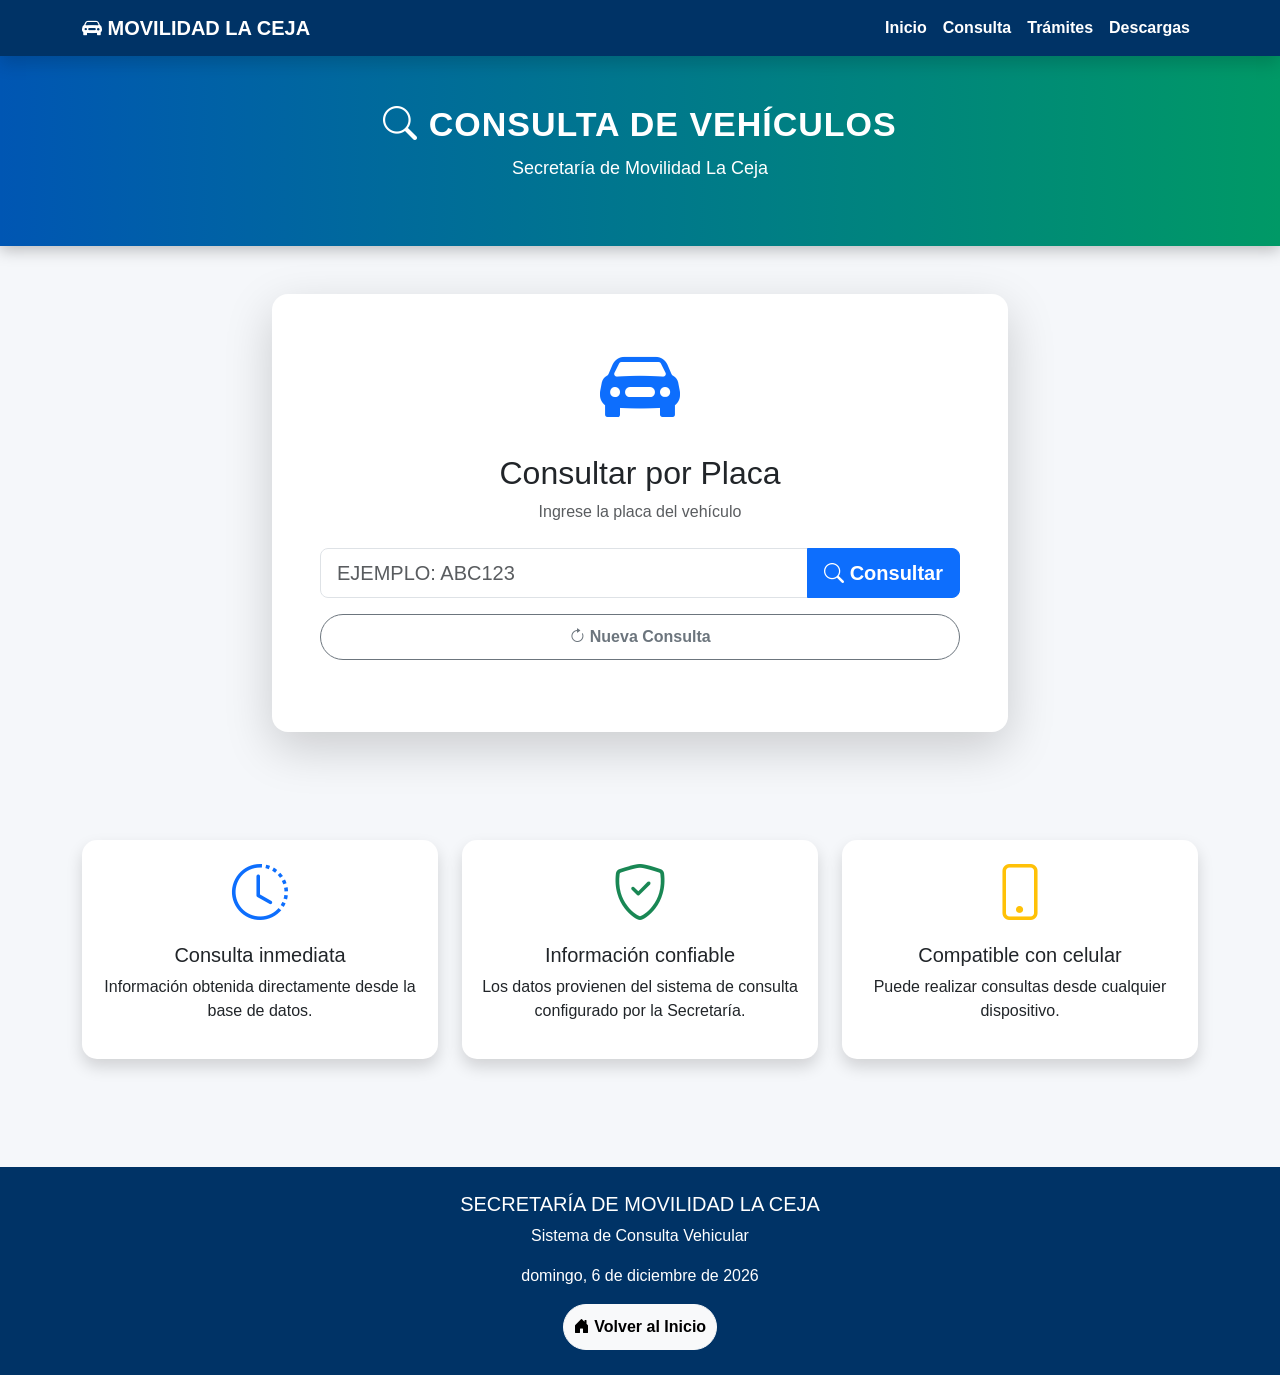
==== consulta.html @ 282b0c06 "Rename consultas.html to consulta.html" ====
<!DOCTYPE html>
<html lang="es">

<head>

<meta charset="UTF-8">
<meta name="viewport" content="width=device-width, initial-scale=1">

<title>Consulta de Vehículos</title>

<link href="https://cdn.jsdelivr.net/npm/bootstrap@5.3.7/dist/css/bootstrap.min.css" rel="stylesheet">

<link href="https://cdn.jsdelivr.net/npm/bootstrap-icons@1.11.3/font/bootstrap-icons.min.css" rel="stylesheet">

<link rel="stylesheet" href="style.css">

</head>

<body>

<!--=====================================
NAVBAR
======================================-->

<nav class="navbar navbar-expand-lg navbar-dark bg-primary shadow">

<div class="container">

<a class="navbar-brand fw-bold" href="index.html">

<i class="bi bi-car-front-fill"></i>

MOVILIDAD LA CEJA

</a>

<button class="navbar-toggler"
type="button"
data-bs-toggle="collapse"
data-bs-target="#menu">

<span class="navbar-toggler-icon"></span>

</button>

<div class="collapse navbar-collapse" id="menu">

<ul class="navbar-nav ms-auto">

<li class="nav-item">
<a class="nav-link" href="index.html">
Inicio
</a>
</li>

<li class="nav-item">
<a class="nav-link active" href="#">
Consulta
</a>
</li>

<li class="nav-item">
<a class="nav-link" href="tramites.html">
Trámites
</a>
</li>

<li class="nav-item">
<a class="nav-link" href="descargas.html">
Descargas
</a>
</li>

</ul>

</div>

</div>

</nav>

<!--=====================================
ENCABEZADO
======================================-->

<header class="text-center text-white py-5">

<h1>

<i class="bi bi-search"></i>

CONSULTA DE VEHÍCULOS

</h1>

<p>

Secretaría de Movilidad La Ceja

</p>

</header>

<!--=====================================
CONSULTA
======================================-->

<div class="container mt-5">

<div class="row justify-content-center">

<div class="col-lg-8">

<div class="card shadow-lg border-0 rounded-4">

<div class="card-body p-5">

<div class="text-center mb-4">

<i class="bi bi-car-front-fill display-1 text-primary"></i>

<h2 class="mt-3">

Consultar por Placa

</h2>

<p class="text-muted">

Ingrese la placa del vehículo

</p>

</div>

<div class="input-group input-group-lg">

<input

type="text"

id="placa"

class="form-control"

maxlength="10"

placeholder="Ejemplo: ABC123"

style="text-transform:uppercase;">

<button

class="btn btn-primary"

onclick="consultarPlaca()">

<i class="bi bi-search"></i>

Consultar

</button>

</div>

<div class="mt-3 d-grid gap-2">

<button

class="btn btn-outline-secondary"

onclick="limpiarConsulta()">

<i class="bi bi-arrow-clockwise"></i>

Nueva Consulta

</button>

</div>

<div class="text-center mt-4">

<div

id="loader"

class="spinner-border text-primary"

style="display:none;"

role="status">

</div>

</div>

<div

id="resultado"

class="mt-4"

style="display:none;">

</div>

</div>

</div>

</div>

</div>

</div>

<!--=====================================
INFORMACIÓN
======================================-->

<section class="container mt-5">

<div class="row">

<div class="col-md-4">

<div class="card text-center h-100 shadow">

<div class="card-body">

<i class="bi bi-clock-history display-4 text-primary"></i>

<h5 class="mt-3">

Consulta inmediata

</h5>

<p>

Información obtenida directamente desde la base de datos.

</p>

</div>

</div>

</div>

<div class="col-md-4">

<div class="card text-center h-100 shadow">

<div class="card-body">

<i class="bi bi-shield-check display-4 text-success"></i>

<h5 class="mt-3">

Información confiable

</h5>

<p>

Los datos provienen del sistema de consulta configurado por la Secretaría.

</p>

</div>

</div>

</div>

<div class="col-md-4">

<div class="card text-center h-100 shadow">

<div class="card-body">

<i class="bi bi-phone display-4 text-warning"></i>

<h5 class="mt-3">

Compatible con celular

</h5>

<p>

Puede realizar consultas desde cualquier dispositivo.

</p>

</div>

</div>

</div>

</div>

</section>

<!--=====================================
PIE
======================================-->

<footer class="mt-5">

<div class="container text-center">

<h5>

SECRETARÍA DE MOVILIDAD LA CEJA

</h5>

<p>

Sistema de Consulta Vehicular

</p>

<p>

<span id="fecha"></span>

</p>

<a

href="index.html"

class="btn btn-light">

<i class="bi bi-house-door-fill"></i>

Volver al Inicio

</a>

</div>

</footer>

<button

id="btnTop"

class="btn btn-primary rounded-circle"

onclick="volverArriba()"

style="display:none;position:fixed;right:20px;bottom:20px;">

<i class="bi bi-arrow-up"></i>

</button>

<script src="https://cdn.jsdelivr.net/npm/bootstrap@5.3.7/dist/js/bootstrap.bundle.min.js"></script>

<script src="script.js"></script>

</body>

</html>
---- style.css ----
/*=========================================
  SECRETARIA DE MOVILIDAD LA CEJA
  style.css
==========================================*/

*{
    margin:0;
    padding:0;
    box-sizing:border-box;
}

body{

    background:#f5f7fa;
    font-family:'Segoe UI',Tahoma,Geneva,Verdana,sans-serif;
    color:#333;

}

/*=========================================
ENCABEZADO
==========================================*/

header{

    background:linear-gradient(90deg,#0056b3,#009966);

    color:#fff;

    text-align:center;

    padding:35px;

    box-shadow:0 4px 15px rgba(0,0,0,.25);

}

header h1{

    font-size:34px;

    font-weight:bold;

    letter-spacing:1px;

}

header p{

    margin-top:10px;

    font-size:18px;

}

/*=========================================
MENU
==========================================*/

.navbar{

    background:#003366 !important;

}

.navbar-brand{

    font-weight:bold;

}

.nav-link{

    color:white !important;

    font-weight:600;

    transition:.3s;

}

.nav-link:hover{

    color:#FFD700 !important;

}

/*=========================================
TITULOS
==========================================*/

.titulo{

    text-align:center;

    font-size:34px;

    font-weight:bold;

    color:#003366;

    margin:40px 0;

}

/*=========================================
TARJETAS
==========================================*/

.card{

    border:none;

    border-radius:15px;

    overflow:hidden;

    transition:.35s;

    box-shadow:0 8px 18px rgba(0,0,0,.15);

    background:white;

}

.card:hover{

    transform:translateY(-10px);

    box-shadow:0 18px 35px rgba(0,0,0,.30);

}

.card img{

    width:100%;

    height:220px;

    object-fit:cover;

}

.card-body{

    padding:20px;

}

.card-title{

    text-align:center;

    font-weight:bold;

    color:#003366;

    font-size:22px;

    margin-bottom:15px;

}

/*=========================================
BOTONES
==========================================*/

.btn{

    border-radius:50px;

    font-weight:bold;

    padding:10px;

    transition:.3s;

}

.btn:hover{

    transform:scale(1.05);

}

/*=========================================
CONSULTA PLACA
==========================================*/

.consulta{

    background:white;

    border-radius:20px;

    padding:30px;

    box-shadow:0 10px 25px rgba(0,0,0,.20);

}

.consulta h2{

    color:#003366;

    text-align:center;

    margin-bottom:25px;

}

.form-control{

    border-radius:40px;

    height:50px;

}

.resultado{

    margin-top:25px;

    border-radius:15px;

    background:#f8f9fa;

    padding:20px;

    display:none;

}

.resultado h5{

    color:#003366;

}

.estado-activo{

    color:green;

    font-weight:bold;

}

.estado-inactivo{

    color:red;

    font-weight:bold;

}

.estado-disponible{

    color:#0d6efd;

    font-weight:bold;

}

/*=========================================
ICONOS
==========================================*/

.icono{

    font-size:55px;

    color:#0d6efd;

    margin-bottom:15px;

}

/*=========================================
SECCIONES
==========================================*/

section{

    padding-top:60px;

    padding-bottom:60px;

}

/*=========================================
PIE DE PAGINA
==========================================*/

footer{

    background:#003366;

    color:white;

    margin-top:70px;

    padding:25px;

    text-align:center;

}

footer a{

    color:#FFD700;

    text-decoration:none;

}

footer a:hover{

    text-decoration:underline;

}

/*=========================================
EFECTOS
==========================================*/

.fade{

    animation:fade .8s;

}

@keyframes fade{

    from{

        opacity:0;

        transform:translateY(30px);

    }

    to{

        opacity:1;

        transform:translateY(0);

    }

}

/*=========================================
LOADER
==========================================*/

.loader{

    width:45px;

    height:45px;

    border:6px solid #ddd;

    border-top:6px solid #0d6efd;

    border-radius:50%;

    animation:girar 1s linear infinite;

    margin:auto;

    display:none;

}

@keyframes girar{

    100%{

        transform:rotate(360deg);

    }

}

/*=========================================
RESPONSIVE
==========================================*/

@media(max-width:992px){

.card img{

height:190px;

}

header h1{

font-size:28px;

}

}

@media(max-width:768px){

header{

padding:25px;

}

header h1{

font-size:24px;

}

.card img{

height:180px;

}

.titulo{

font-size:28px;

}

}

@media(max-width:576px){

.card{

margin-bottom:20px;

}

.card img{

height:170px;

}

.btn{

font-size:14px;

}

header p{

font-size:15px;

}

}
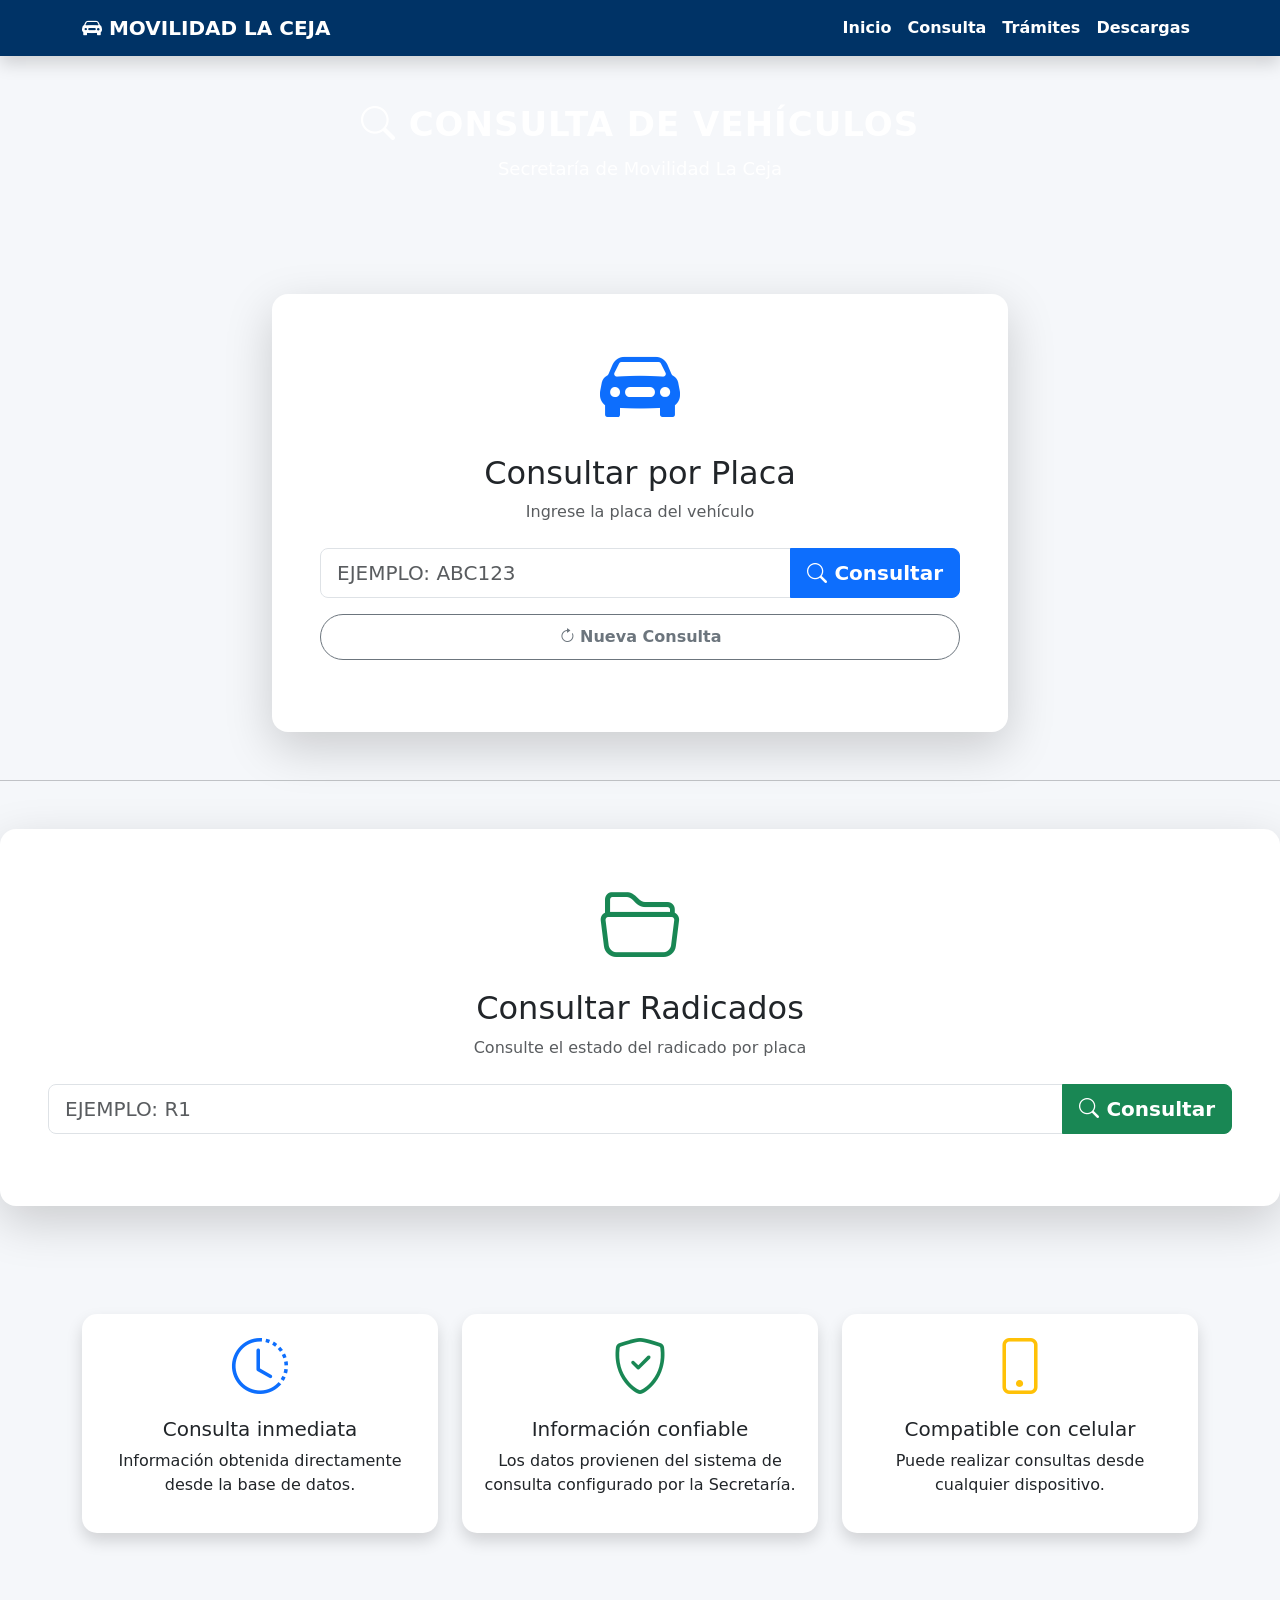
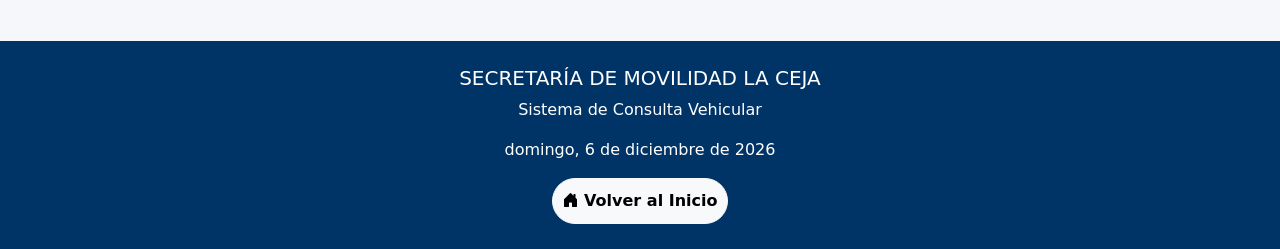
==== commit 9340d00c: "Update consulta.html" ====
--- a/consulta.html
+++ b/consulta.html
@@ -214,6 +214,52 @@
 </div>
 
 </div>
+  <hr class="my-5">
+
+<div class="card shadow-lg border-0 rounded-4">
+
+    <div class="card-body p-5">
+
+        <div class="text-center mb-4">
+
+            <i class="bi bi-folder2-open display-1 text-success"></i>
+
+            <h2 class="mt-3">
+                Consultar Radicados
+            </h2>
+
+            <p class="text-muted">
+                Consulte el estado del radicado por placa
+            </p>
+
+        </div>
+
+        <div class="input-group input-group-lg">
+
+            <input
+                type="text"
+                id="placaRadicado"
+                class="form-control"
+                placeholder="Ejemplo: R1"
+                style="text-transform:uppercase;">
+
+            <button
+                class="btn btn-success"
+                onclick="consultarRadicado()">
+
+                <i class="bi bi-search"></i>
+
+                Consultar
+
+            </button>
+
+        </div>
+
+        <div id="resultadoRadicado" class="mt-4"></div>
+
+    </div>
+
+</div>
 
 <!--=====================================
 INFORMACIÓN
--- a/style.css
+++ b/style.css
@@ -9,8 +9,50 @@
     box-sizing:border-box;
 }
 
+
 body{
-
+    background:#f5f7fa;
+}
+
+.titulo{
+    background:#0d6efd;
+    color:#fff;
+    text-align:center;
+}
+
+.titulo h1{
+    margin:0;
+    font-weight:bold;
+    font-size:2rem;
+}
+
+/* Imagen del encabezado más pequeña */
+.banner{
+    max-width:700px;
+    width:100%;
+    border-radius:10px;
+}
+
+/* Botones iguales */
+.tramite-btn{
+    width:100%;
+    height:90px;
+    margin-bottom:12px;
+    white-space:normal;
+    font-weight:bold;
+    font-size:14px;
+    display:flex;
+    align-items:center;
+    justify-content:center;
+    text-align:center;
+    border-radius:10px;
+    box-shadow:0 2px 6px rgba(0,0,0,.15);
+    transition:.2s;
+}
+
+.tramite-btn:hover{
+    transform:translateY(-3px);
+}
     background:#f5f7fa;
     font-family:'Segoe UI',Tahoma,Geneva,Verdana,sans-serif;
     color:#333;
@@ -260,6 +302,47 @@
     font-weight:bold;
 
 }
+.btn-tramite{
+
+    display:flex;
+    justify-content:center;
+    align-items:center;
+
+    width:100%;
+    height:90px;
+
+    background:#0b2c55;
+    color:#fff;
+
+    text-decoration:none;
+    text-align:center;
+
+    font-weight:bold;
+    font-size:15px;
+
+    padding:12px;
+
+    border-radius:10px;
+
+    transition:.3s;
+
+    box-shadow:0 5px 15px rgba(0,0,0,.20);
+
+    text-transform:uppercase;
+
+}
+
+.btn-tramite:hover{
+
+    background:#0d6efd;
+
+    color:#fff;
+
+    transform:translateY(-5px);
+
+    box-shadow:0 12px 25px rgba(0,0,0,.30);
+
+}
 
 /*=========================================
 ICONOS
@@ -457,4 +540,4 @@
 
 }
 
-}+}
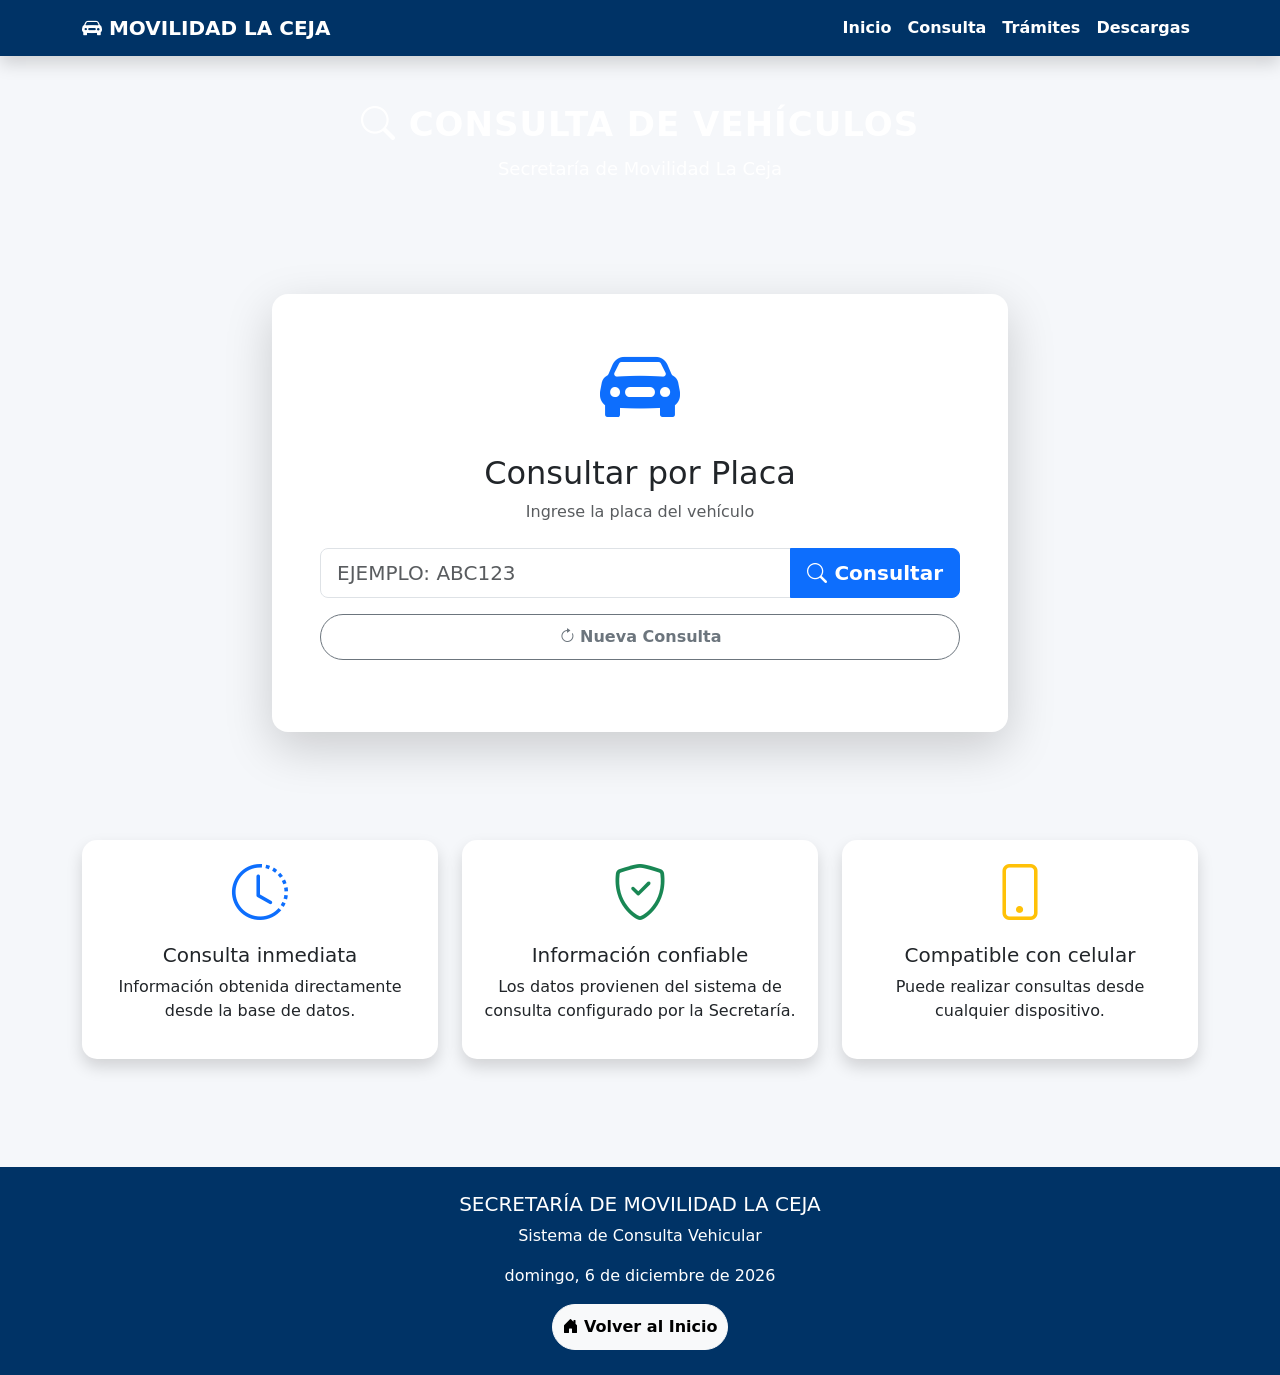
==== commit 76aedcc6: "Update consulta.html" ====
--- a/consulta.html
+++ b/consulta.html
@@ -214,52 +214,6 @@
 </div>
 
 </div>
-  <hr class="my-5">
-
-<div class="card shadow-lg border-0 rounded-4">
-
-    <div class="card-body p-5">
-
-        <div class="text-center mb-4">
-
-            <i class="bi bi-folder2-open display-1 text-success"></i>
-
-            <h2 class="mt-3">
-                Consultar Radicados
-            </h2>
-
-            <p class="text-muted">
-                Consulte el estado del radicado por placa
-            </p>
-
-        </div>
-
-        <div class="input-group input-group-lg">
-
-            <input
-                type="text"
-                id="placaRadicado"
-                class="form-control"
-                placeholder="Ejemplo: R1"
-                style="text-transform:uppercase;">
-
-            <button
-                class="btn btn-success"
-                onclick="consultarRadicado()">
-
-                <i class="bi bi-search"></i>
-
-                Consultar
-
-            </button>
-
-        </div>
-
-        <div id="resultadoRadicado" class="mt-4"></div>
-
-    </div>
-
-</div>
 
 <!--=====================================
 INFORMACIÓN
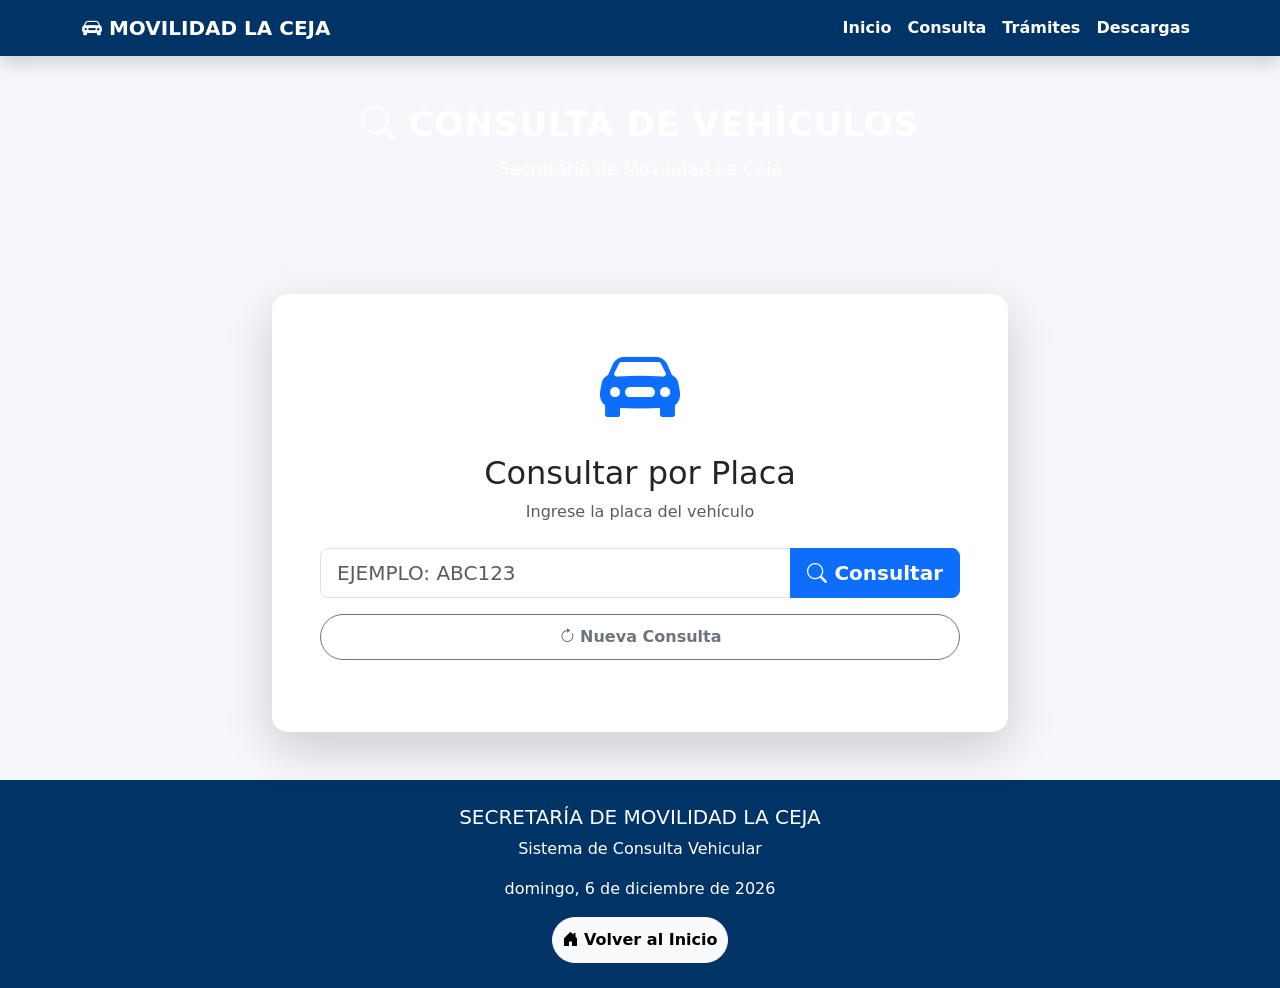
==== commit 208ca6da: "Update consulta.html" ====
--- a/consulta.html
+++ b/consulta.html
@@ -215,118 +215,29 @@
 
 </div>
 
-<!--=====================================
-INFORMACIÓN
-======================================-->
-
-<section class="container mt-5">
-
-<div class="row">
-
-<div class="col-md-4">
-
-<div class="card text-center h-100 shadow">
-
-<div class="card-body">
-
-<i class="bi bi-clock-history display-4 text-primary"></i>
-
-<h5 class="mt-3">
-
-Consulta inmediata
+
+<!--=====================================
+PIE
+======================================-->
+
+<footer class="mt-5">
+
+<div class="container text-center">
+
+<h5>
+
+SECRETARÍA DE MOVILIDAD LA CEJA
 
 </h5>
 
 <p>
 
-Información obtenida directamente desde la base de datos.
-
-</p>
-
-</div>
-
-</div>
-
-</div>
-
-<div class="col-md-4">
-
-<div class="card text-center h-100 shadow">
-
-<div class="card-body">
-
-<i class="bi bi-shield-check display-4 text-success"></i>
-
-<h5 class="mt-3">
-
-Información confiable
-
-</h5>
+Sistema de Consulta Vehicular
+
+</p>
 
 <p>
 
-Los datos provienen del sistema de consulta configurado por la Secretaría.
-
-</p>
-
-</div>
-
-</div>
-
-</div>
-
-<div class="col-md-4">
-
-<div class="card text-center h-100 shadow">
-
-<div class="card-body">
-
-<i class="bi bi-phone display-4 text-warning"></i>
-
-<h5 class="mt-3">
-
-Compatible con celular
-
-</h5>
-
-<p>
-
-Puede realizar consultas desde cualquier dispositivo.
-
-</p>
-
-</div>
-
-</div>
-
-</div>
-
-</div>
-
-</section>
-
-<!--=====================================
-PIE
-======================================-->
-
-<footer class="mt-5">
-
-<div class="container text-center">
-
-<h5>
-
-SECRETARÍA DE MOVILIDAD LA CEJA
-
-</h5>
-
-<p>
-
-Sistema de Consulta Vehicular
-
-</p>
-
-<p>
-
 <span id="fecha"></span>
 
 </p>
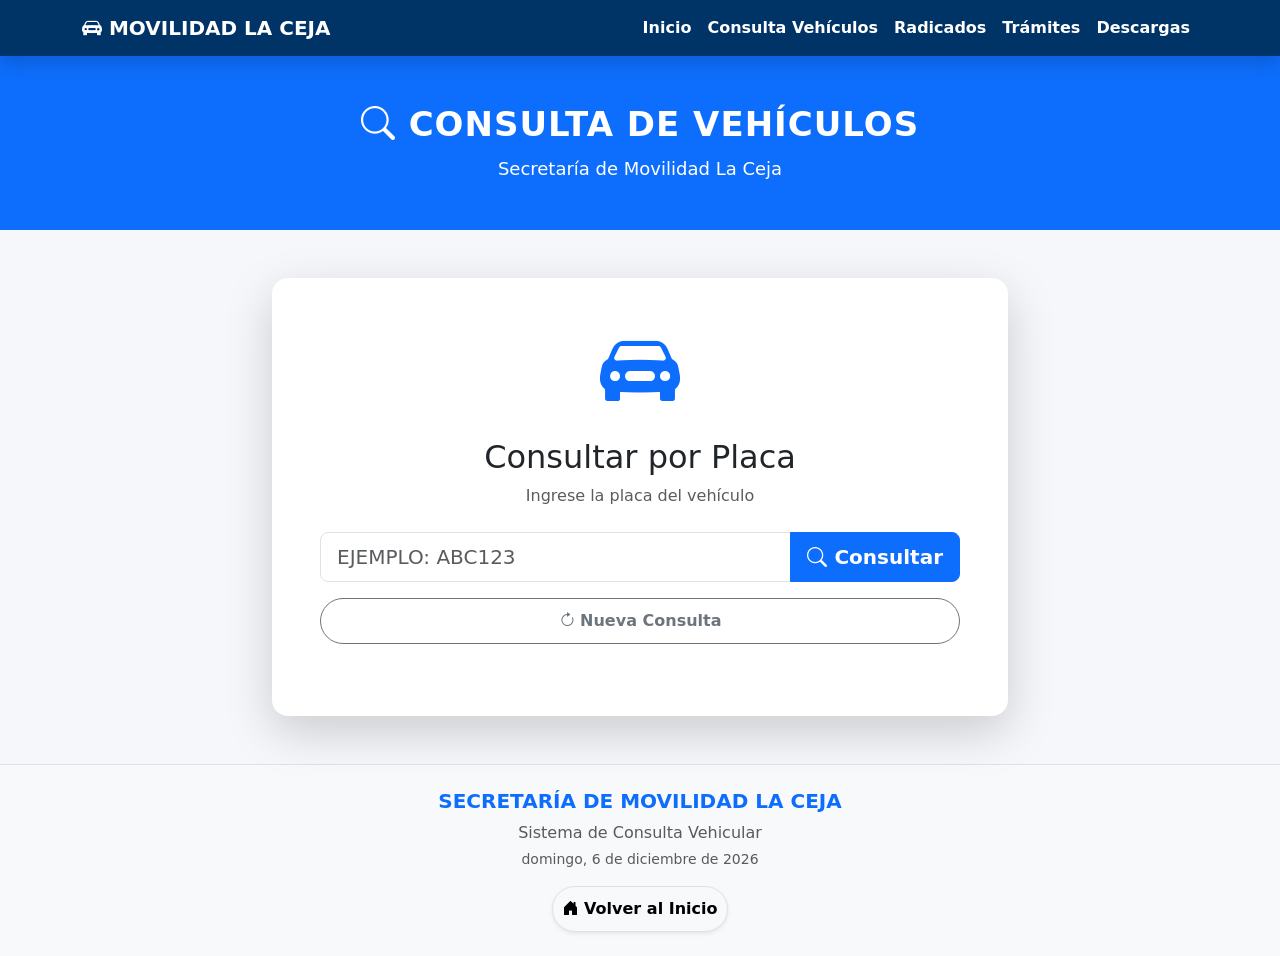
==== commit 5524c5cc: "Enhance consulta.html with SEO and navbar updates Added meta description for SEO and improved navbar" ====
--- a/consulta.html
+++ b/consulta.html
@@ -3,278 +3,452 @@
 
 <head>
 
-<meta charset="UTF-8">
-<meta name="viewport" content="width=device-width, initial-scale=1">
-
-<title>Consulta de Vehículos</title>
-
-<link href="https://cdn.jsdelivr.net/npm/bootstrap@5.3.7/dist/css/bootstrap.min.css" rel="stylesheet">
-
-<link href="https://cdn.jsdelivr.net/npm/bootstrap-icons@1.11.3/font/bootstrap-icons.min.css" rel="stylesheet">
-
-<link rel="stylesheet" href="style.css">
+    <meta charset="UTF-8">
+
+    <meta
+        name="viewport"
+        content="width=device-width, initial-scale=1"
+    >
+
+    <meta
+        name="description"
+        content="Consulta de vehículos - Secretaría de Movilidad La Ceja"
+    >
+
+    <title>
+        Consulta de Vehículos | Movilidad La Ceja
+    </title>
+
+
+    <!-- ==================================================
+         BOOTSTRAP
+    =================================================== -->
+
+    <link
+        href="https://cdn.jsdelivr.net/npm/bootstrap@5.3.7/dist/css/bootstrap.min.css"
+        rel="stylesheet"
+    >
+
+
+    <!-- ==================================================
+         BOOTSTRAP ICONS
+    =================================================== -->
+
+    <link
+        href="https://cdn.jsdelivr.net/npm/bootstrap-icons@1.11.3/font/bootstrap-icons.min.css"
+        rel="stylesheet"
+    >
+
+
+    <!-- ==================================================
+         ESTILOS PROPIOS
+    =================================================== -->
+
+    <link
+        rel="stylesheet"
+        href="style.css"
+    >
 
 </head>
 
+
 <body>
 
-<!--=====================================
-NAVBAR
-======================================-->
-
-<nav class="navbar navbar-expand-lg navbar-dark bg-primary shadow">
-
-<div class="container">
-
-<a class="navbar-brand fw-bold" href="index.html">
-
-<i class="bi bi-car-front-fill"></i>
-
-MOVILIDAD LA CEJA
-
-</a>
-
-<button class="navbar-toggler"
-type="button"
-data-bs-toggle="collapse"
-data-bs-target="#menu">
-
-<span class="navbar-toggler-icon"></span>
+
+<!-- ======================================================
+     NAVBAR
+====================================================== -->
+
+<nav
+    class="navbar navbar-expand-lg navbar-dark bg-primary shadow"
+>
+
+    <div class="container">
+
+
+        <a
+            class="navbar-brand fw-bold"
+            href="index.html"
+        >
+
+            <i class="bi bi-car-front-fill"></i>
+
+            MOVILIDAD LA CEJA
+
+        </a>
+
+
+        <button
+            class="navbar-toggler"
+            type="button"
+            data-bs-toggle="collapse"
+            data-bs-target="#menu"
+            aria-controls="menu"
+            aria-expanded="false"
+            aria-label="Alternar navegación"
+        >
+
+            <span class="navbar-toggler-icon"></span>
+
+        </button>
+
+
+        <div
+            class="collapse navbar-collapse"
+            id="menu"
+        >
+
+            <ul class="navbar-nav ms-auto">
+
+
+                <li class="nav-item">
+
+                    <a
+                        class="nav-link"
+                        href="index.html"
+                    >
+
+                        Inicio
+
+                    </a>
+
+                </li>
+
+
+                <li class="nav-item">
+
+                    <a
+                        class="nav-link active"
+                        href="consulta.html"
+                        aria-current="page"
+                    >
+
+                        Consulta Vehículos
+
+                    </a>
+
+                </li>
+
+
+                <li class="nav-item">
+
+                    <a
+                        class="nav-link"
+                        href="radicados.html"
+                    >
+
+                        Radicados
+
+                    </a>
+
+                </li>
+
+
+                <li class="nav-item">
+
+                    <a
+                        class="nav-link"
+                        href="tramites.html"
+                    >
+
+                        Trámites
+
+                    </a>
+
+                </li>
+
+
+                <li class="nav-item">
+
+                    <a
+                        class="nav-link"
+                        href="descargas.html"
+                    >
+
+                        Descargas
+
+                    </a>
+
+                </li>
+
+
+            </ul>
+
+        </div>
+
+    </div>
+
+</nav>
+
+
+
+<!-- ======================================================
+     ENCABEZADO
+====================================================== -->
+
+<header
+    class="text-center text-white py-5 bg-primary"
+>
+
+    <h1>
+
+        <i class="bi bi-search"></i>
+
+        CONSULTA DE VEHÍCULOS
+
+    </h1>
+
+
+    <p class="mb-0">
+
+        Secretaría de Movilidad La Ceja
+
+    </p>
+
+</header>
+
+
+
+<!-- ======================================================
+     CONSULTA
+====================================================== -->
+
+<main class="container mt-5 mb-5">
+
+    <div class="row justify-content-center">
+
+        <div class="col-lg-8">
+
+
+            <div
+                class="card shadow-lg border-0 rounded-4"
+            >
+
+                <div
+                    class="card-body p-4 p-md-5"
+                >
+
+
+                    <div
+                        class="text-center mb-4"
+                    >
+
+                        <i
+                            class="bi bi-car-front-fill display-1 text-primary"
+                        ></i>
+
+
+                        <h2 class="mt-3">
+
+                            Consultar por Placa
+
+                        </h2>
+
+
+                        <p class="text-muted">
+
+                            Ingrese la placa del vehículo
+
+                        </p>
+
+                    </div>
+
+
+
+                    <!-- ==================================
+                         CAMPO PLACA
+                    =================================== -->
+
+                    <div class="input-group input-group-lg">
+
+
+                        <input
+                            type="text"
+                            id="placa"
+                            class="form-control"
+                            maxlength="10"
+                            placeholder="Ejemplo: ABC123"
+                            style="text-transform:uppercase;"
+                            autocomplete="off"
+                            aria-label="Placa del vehículo"
+                        >
+
+
+                        <button
+                            class="btn btn-primary"
+                            type="button"
+                            onclick="consultarPlaca()"
+                        >
+
+                            <i class="bi bi-search"></i>
+
+                            Consultar
+
+                        </button>
+
+
+                    </div>
+
+
+
+                    <!-- ==================================
+                         BOTÓN NUEVA CONSULTA
+                    =================================== -->
+
+                    <div class="mt-3 d-grid">
+
+
+                        <button
+                            class="btn btn-outline-secondary"
+                            type="button"
+                            onclick="limpiarConsultaVehiculo()"
+                        >
+
+                            <i class="bi bi-arrow-clockwise"></i>
+
+                            Nueva Consulta
+
+                        </button>
+
+
+                    </div>
+
+
+
+                    <!-- ==================================
+                         LOADER
+                    =================================== -->
+
+                    <div
+                        class="text-center mt-4"
+                    >
+
+                        <div
+                            id="loader"
+                            class="spinner-border text-primary"
+                            style="display:none;"
+                            role="status"
+                            aria-label="Consultando"
+                        ></div>
+
+                    </div>
+
+
+
+                    <!-- ==================================
+                         RESULTADO
+                    =================================== -->
+
+                    <div
+                        id="resultado"
+                        class="mt-4"
+                        style="display:none;"
+                    ></div>
+
+
+                </div>
+
+            </div>
+
+        </div>
+
+    </div>
+
+</main>
+
+
+
+<!-- ======================================================
+     PIE DE PÁGINA
+====================================================== -->
+
+<footer
+    class="mt-5 py-4 bg-light border-top"
+>
+
+    <div class="container text-center">
+
+
+        <h5 class="fw-bold text-primary">
+
+            SECRETARÍA DE MOVILIDAD LA CEJA
+
+        </h5>
+
+
+        <p class="text-muted mb-1">
+
+            Sistema de Consulta Vehicular
+
+        </p>
+
+
+        <p class="text-muted small">
+
+            <span id="fecha"></span>
+
+        </p>
+
+
+        <a
+            href="index.html"
+            class="btn btn-light border shadow-sm"
+        >
+
+            <i class="bi bi-house-door-fill"></i>
+
+            Volver al Inicio
+
+        </a>
+
+
+    </div>
+
+</footer>
+
+
+
+<!-- ======================================================
+     BOTÓN ARRIBA
+====================================================== -->
+
+<button
+    id="btnTop"
+    class="btn btn-primary rounded-circle shadow"
+    onclick="volverArriba()"
+    style="
+        display:none;
+        position:fixed;
+        right:20px;
+        bottom:20px;
+        z-index:1050;
+        width:48px;
+        height:48px;
+    "
+    aria-label="Volver arriba"
+>
+
+    <i class="bi bi-arrow-up"></i>
 
 </button>
 
-<div class="collapse navbar-collapse" id="menu">
-
-<ul class="navbar-nav ms-auto">
-
-<li class="nav-item">
-<a class="nav-link" href="index.html">
-Inicio
-</a>
-</li>
-
-<li class="nav-item">
-<a class="nav-link active" href="#">
-Consulta
-</a>
-</li>
-
-<li class="nav-item">
-<a class="nav-link" href="tramites.html">
-Trámites
-</a>
-</li>
-
-<li class="nav-item">
-<a class="nav-link" href="descargas.html">
-Descargas
-</a>
-</li>
-
-</ul>
-
-</div>
-
-</div>
-
-</nav>
-
-<!--=====================================
-ENCABEZADO
-======================================-->
-
-<header class="text-center text-white py-5">
-
-<h1>
-
-<i class="bi bi-search"></i>
-
-CONSULTA DE VEHÍCULOS
-
-</h1>
-
-<p>
-
-Secretaría de Movilidad La Ceja
-
-</p>
-
-</header>
-
-<!--=====================================
-CONSULTA
-======================================-->
-
-<div class="container mt-5">
-
-<div class="row justify-content-center">
-
-<div class="col-lg-8">
-
-<div class="card shadow-lg border-0 rounded-4">
-
-<div class="card-body p-5">
-
-<div class="text-center mb-4">
-
-<i class="bi bi-car-front-fill display-1 text-primary"></i>
-
-<h2 class="mt-3">
-
-Consultar por Placa
-
-</h2>
-
-<p class="text-muted">
-
-Ingrese la placa del vehículo
-
-</p>
-
-</div>
-
-<div class="input-group input-group-lg">
-
-<input
-
-type="text"
-
-id="placa"
-
-class="form-control"
-
-maxlength="10"
-
-placeholder="Ejemplo: ABC123"
-
-style="text-transform:uppercase;">
-
-<button
-
-class="btn btn-primary"
-
-onclick="consultarPlaca()">
-
-<i class="bi bi-search"></i>
-
-Consultar
-
-</button>
-
-</div>
-
-<div class="mt-3 d-grid gap-2">
-
-<button
-
-class="btn btn-outline-secondary"
-
-onclick="limpiarConsulta()">
-
-<i class="bi bi-arrow-clockwise"></i>
-
-Nueva Consulta
-
-</button>
-
-</div>
-
-<div class="text-center mt-4">
-
-<div
-
-id="loader"
-
-class="spinner-border text-primary"
-
-style="display:none;"
-
-role="status">
-
-</div>
-
-</div>
-
-<div
-
-id="resultado"
-
-class="mt-4"
-
-style="display:none;">
-
-</div>
-
-</div>
-
-</div>
-
-</div>
-
-</div>
-
-</div>
-
-
-<!--=====================================
-PIE
-======================================-->
-
-<footer class="mt-5">
-
-<div class="container text-center">
-
-<h5>
-
-SECRETARÍA DE MOVILIDAD LA CEJA
-
-</h5>
-
-<p>
-
-Sistema de Consulta Vehicular
-
-</p>
-
-<p>
-
-<span id="fecha"></span>
-
-</p>
-
-<a
-
-href="index.html"
-
-class="btn btn-light">
-
-<i class="bi bi-house-door-fill"></i>
-
-Volver al Inicio
-
-</a>
-
-</div>
-
-</footer>
-
-<button
-
-id="btnTop"
-
-class="btn btn-primary rounded-circle"
-
-onclick="volverArriba()"
-
-style="display:none;position:fixed;right:20px;bottom:20px;">
-
-<i class="bi bi-arrow-up"></i>
-
-</button>
-
-<script src="https://cdn.jsdelivr.net/npm/bootstrap@5.3.7/dist/js/bootstrap.bundle.min.js"></script>
-
-<script src="script.js"></script>
+
+
+<!-- ======================================================
+     BOOTSTRAP JS
+====================================================== -->
+
+<script
+    src="https://cdn.jsdelivr.net/npm/bootstrap@5.3.7/dist/js/bootstrap.bundle.min.js"
+></script>
+
+
+<!-- ======================================================
+     SCRIPT PROPIO
+====================================================== -->
+
+<script src="script.js?v=3"></script>
+
 
 </body>
 
--- a/style.css
+++ b/style.css
@@ -24,6 +24,11 @@
     margin:0;
     font-weight:bold;
     font-size:2rem;
+}
+.alert-placa {
+    font-size: 2rem;
+    font-weight: bold;
+    text-align: center;
 }
 
 /* Imagen del encabezado más pequeña */
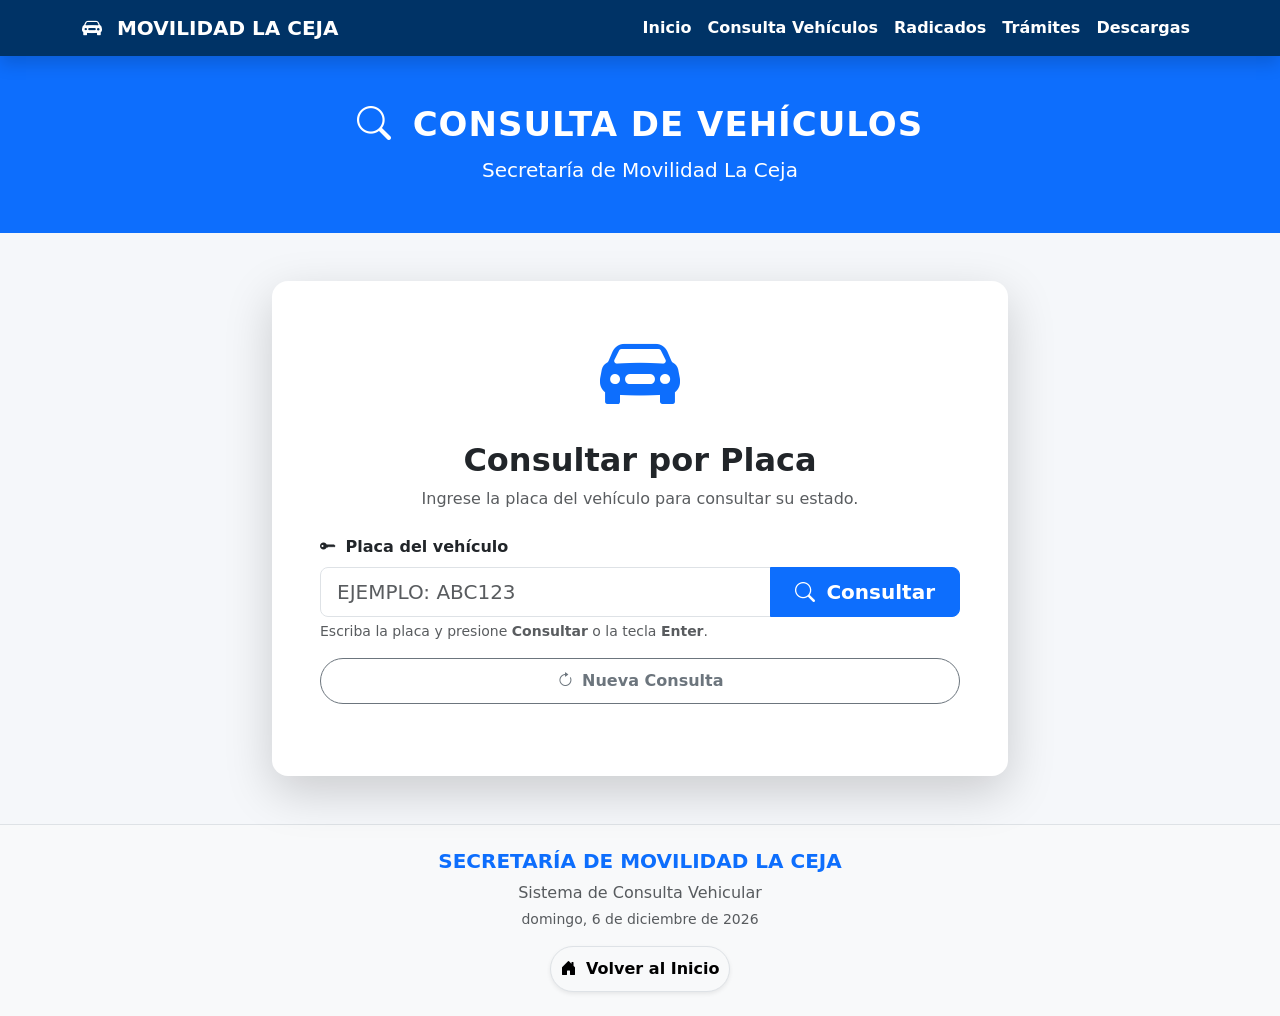
==== commit c1b89944: "Revise consulta.html for Bootstrap updates and structure Updated the consulta.html file to correct B" ====
--- a/consulta.html
+++ b/consulta.html
@@ -5,13 +5,13 @@
 
     <meta charset="UTF-8">
 
-    <meta
-        name="viewport"
+    <meta 
+        name="viewport" 
         content="width=device-width, initial-scale=1"
     >
 
-    <meta
-        name="description"
+    <meta 
+        name="description" 
         content="Consulta de vehículos - Secretaría de Movilidad La Ceja"
     >
 
@@ -21,11 +21,11 @@
 
 
     <!-- ==================================================
-         BOOTSTRAP
+         BOOTSTRAP 5.3.3 (VERSIÓN ESTABLE CORREGIDA)
     =================================================== -->
 
-    <link
-        href="https://cdn.jsdelivr.net/npm/bootstrap@5.3.7/dist/css/bootstrap.min.css"
+    <link 
+        href="https://cdn.jsdelivr.net/npm/bootstrap@5.3.3/dist/css/bootstrap.min.css" 
         rel="stylesheet"
     >
 
@@ -34,8 +34,8 @@
          BOOTSTRAP ICONS
     =================================================== -->
 
-    <link
-        href="https://cdn.jsdelivr.net/npm/bootstrap-icons@1.11.3/font/bootstrap-icons.min.css"
+    <link 
+        href="https://cdn.jsdelivr.net/npm/bootstrap-icons@1.11.3/font/bootstrap-icons.min.css" 
         rel="stylesheet"
     >
 
@@ -44,8 +44,8 @@
          ESTILOS PROPIOS
     =================================================== -->
 
-    <link
-        rel="stylesheet"
+    <link 
+        rel="stylesheet" 
         href="style.css"
     >
 
@@ -59,32 +59,31 @@
      NAVBAR
 ====================================================== -->
 
-<nav
+<nav 
     class="navbar navbar-expand-lg navbar-dark bg-primary shadow"
 >
 
     <div class="container">
 
 
-        <a
-            class="navbar-brand fw-bold"
+        <a 
+            class="navbar-brand fw-bold" 
             href="index.html"
         >
 
-            <i class="bi bi-car-front-fill"></i>
-
+            <i class="bi bi-car-front-fill me-2"></i>
             MOVILIDAD LA CEJA
 
         </a>
 
 
-        <button
-            class="navbar-toggler"
-            type="button"
-            data-bs-toggle="collapse"
-            data-bs-target="#menu"
-            aria-controls="menu"
-            aria-expanded="false"
+        <button 
+            class="navbar-toggler" 
+            type="button" 
+            data-bs-toggle="collapse" 
+            data-bs-target="#menu" 
+            aria-controls="menu" 
+            aria-expanded="false" 
             aria-label="Alternar navegación"
         >
 
@@ -93,8 +92,8 @@
         </button>
 
 
-        <div
-            class="collapse navbar-collapse"
+        <div 
+            class="collapse navbar-collapse" 
             id="menu"
         >
 
@@ -103,8 +102,8 @@
 
                 <li class="nav-item">
 
-                    <a
-                        class="nav-link"
+                    <a 
+                        class="nav-link" 
                         href="index.html"
                     >
 
@@ -117,9 +116,9 @@
 
                 <li class="nav-item">
 
-                    <a
-                        class="nav-link active"
-                        href="consulta.html"
+                    <a 
+                        class="nav-link active" 
+                        href="consulta.html" 
                         aria-current="page"
                     >
 
@@ -132,8 +131,8 @@
 
                 <li class="nav-item">
 
-                    <a
-                        class="nav-link"
+                    <a 
+                        class="nav-link" 
                         href="radicados.html"
                     >
 
@@ -146,8 +145,8 @@
 
                 <li class="nav-item">
 
-                    <a
-                        class="nav-link"
+                    <a 
+                        class="nav-link" 
                         href="tramites.html"
                     >
 
@@ -160,8 +159,8 @@
 
                 <li class="nav-item">
 
-                    <a
-                        class="nav-link"
+                    <a 
+                        class="nav-link" 
                         href="descargas.html"
                     >
 
@@ -186,20 +185,19 @@
      ENCABEZADO
 ====================================================== -->
 
-<header
+<header 
     class="text-center text-white py-5 bg-primary"
 >
 
-    <h1>
-
-        <i class="bi bi-search"></i>
-
+    <h1 class="fw-bold">
+
+        <i class="bi bi-search me-2"></i>
         CONSULTA DE VEHÍCULOS
 
     </h1>
 
 
-    <p class="mb-0">
+    <p class="mb-0 fs-5">
 
         Secretaría de Movilidad La Ceja
 
@@ -210,7 +208,7 @@
 
 
 <!-- ======================================================
-     CONSULTA
+     CONSULTA PRINCIPAL
 ====================================================== -->
 
 <main class="container mt-5 mb-5">
@@ -220,25 +218,29 @@
         <div class="col-lg-8">
 
 
-            <div
+            <div 
                 class="card shadow-lg border-0 rounded-4"
             >
 
-                <div
+                <div 
                     class="card-body p-4 p-md-5"
                 >
 
 
-                    <div
+                    <!-- ==================================
+                         ICONO Y TÍTULO
+                    =================================== -->
+
+                    <div 
                         class="text-center mb-4"
                     >
 
-                        <i
+                        <i 
                             class="bi bi-car-front-fill display-1 text-primary"
                         ></i>
 
 
-                        <h2 class="mt-3">
+                        <h2 class="mt-3 fw-bold">
 
                             Consultar por Placa
 
@@ -247,7 +249,7 @@
 
                         <p class="text-muted">
 
-                            Ingrese la placa del vehículo
+                            Ingrese la placa del vehículo para consultar su estado.
 
                         </p>
 
@@ -256,38 +258,74 @@
 
 
                     <!-- ==================================
-                         CAMPO PLACA
+                         FORMULARIO DE BÚSQUEDA
                     =================================== -->
 
-                    <div class="input-group input-group-lg">
-
-
-                        <input
-                            type="text"
-                            id="placa"
-                            class="form-control"
-                            maxlength="10"
-                            placeholder="Ejemplo: ABC123"
-                            style="text-transform:uppercase;"
-                            autocomplete="off"
-                            aria-label="Placa del vehículo"
+                    <form 
+                        id="formVehiculo" 
+                        onsubmit="event.preventDefault(); consultarPlaca();"
+                    >
+
+
+                        <label 
+                            for="placa" 
+                            class="form-label fw-semibold"
                         >
 
-
-                        <button
-                            class="btn btn-primary"
-                            type="button"
-                            onclick="consultarPlaca()"
+                            <i class="bi bi-key-fill me-1"></i>
+                            Placa del vehículo
+
+                        </label>
+
+
+                        <div 
+                            class="input-group input-group-lg"
                         >
 
-                            <i class="bi bi-search"></i>
-
-                            Consultar
-
-                        </button>
-
-
-                    </div>
+
+                            <input 
+                                type="text" 
+                                id="placa" 
+                                class="form-control" 
+                                maxlength="10" 
+                                placeholder="Ejemplo: ABC123" 
+                                style="text-transform:uppercase;" 
+                                autocomplete="off" 
+                                autocapitalize="characters" 
+                                spellcheck="false" 
+                                aria-label="Placa del vehículo"
+                                aria-describedby="ayudaPlaca"
+                            >
+
+
+                            <button 
+                                class="btn btn-primary px-4" 
+                                type="submit"
+                                aria-label="Consultar vehículo"
+                            >
+
+                                <i class="bi bi-search me-1"></i>
+                                Consultar
+
+                            </button>
+
+
+                        </div>
+
+
+                        <div 
+                            id="ayudaPlaca" 
+                            class="form-text"
+                        >
+
+                            Escriba la placa y presione 
+                            <strong>Consultar</strong> o la tecla 
+                            <strong>Enter</strong>.
+
+                        </div>
+
+
+                    </form>
 
 
 
@@ -298,14 +336,13 @@
                     <div class="mt-3 d-grid">
 
 
-                        <button
-                            class="btn btn-outline-secondary"
-                            type="button"
+                        <button 
+                            class="btn btn-outline-secondary" 
+                            type="button" 
                             onclick="limpiarConsultaVehiculo()"
                         >
 
-                            <i class="bi bi-arrow-clockwise"></i>
-
+                            <i class="bi bi-arrow-clockwise me-1"></i>
                             Nueva Consulta
 
                         </button>
@@ -316,33 +353,40 @@
 
 
                     <!-- ==================================
-                         LOADER
+                         LOADER (SPINNER)
                     =================================== -->
 
-                    <div
+                    <div 
                         class="text-center mt-4"
                     >
 
-                        <div
-                            id="loader"
-                            class="spinner-border text-primary"
-                            style="display:none;"
-                            role="status"
+                        <div 
+                            id="loader" 
+                            class="spinner-border text-primary" 
+                            style="display:none;" 
+                            role="status" 
                             aria-label="Consultando"
-                        ></div>
+                        >
+
+                            <span class="visually-hidden">
+                                Cargando...
+                            </span>
+
+                        </div>
 
                     </div>
 
 
 
                     <!-- ==================================
-                         RESULTADO
+                         RESULTADO DE LA CONSULTA
                     =================================== -->
 
-                    <div
-                        id="resultado"
-                        class="mt-4"
+                    <div 
+                        id="resultado" 
+                        class="mt-4" 
                         style="display:none;"
+                        aria-live="polite"
                     ></div>
 
 
@@ -362,7 +406,7 @@
      PIE DE PÁGINA
 ====================================================== -->
 
-<footer
+<footer 
     class="mt-5 py-4 bg-light border-top"
 >
 
@@ -390,13 +434,12 @@
         </p>
 
 
-        <a
-            href="index.html"
+        <a 
+            href="index.html" 
             class="btn btn-light border shadow-sm"
         >
 
-            <i class="bi bi-house-door-fill"></i>
-
+            <i class="bi bi-house-door-fill me-1"></i>
             Volver al Inicio
 
         </a>
@@ -409,13 +452,13 @@
 
 
 <!-- ======================================================
-     BOTÓN ARRIBA
-====================================================== -->
-
-<button
-    id="btnTop"
-    class="btn btn-primary rounded-circle shadow"
-    onclick="volverArriba()"
+     BOTÓN VOLVER ARRIBA
+====================================================== -->
+
+<button 
+    id="btnTop" 
+    class="btn btn-primary rounded-circle shadow" 
+    onclick="volverArriba()" 
     style="
         display:none;
         position:fixed;
@@ -424,8 +467,9 @@
         z-index:1050;
         width:48px;
         height:48px;
-    "
+    " 
     aria-label="Volver arriba"
+    title="Volver arriba"
 >
 
     <i class="bi bi-arrow-up"></i>
@@ -435,19 +479,23 @@
 
 
 <!-- ======================================================
-     BOOTSTRAP JS
-====================================================== -->
-
-<script
-    src="https://cdn.jsdelivr.net/npm/bootstrap@5.3.7/dist/js/bootstrap.bundle.min.js"
+     BOOTSTRAP JS 5.3.3 (VERSIÓN ESTABLE CORREGIDA)
+====================================================== -->
+
+<script 
+    src="https://cdn.jsdelivr.net/npm/bootstrap@5.3.3/dist/js/bootstrap.bundle.min.js"
 ></script>
 
 
 <!-- ======================================================
      SCRIPT PROPIO
-====================================================== -->
-
-<script src="script.js?v=3"></script>
+     
+     IMPORTANTE:
+     Debe cargar después del HTML para que los 
+     elementos existan en el DOM.
+====================================================== -->
+
+<script src="script.js?v=4"></script>
 
 
 </body>
